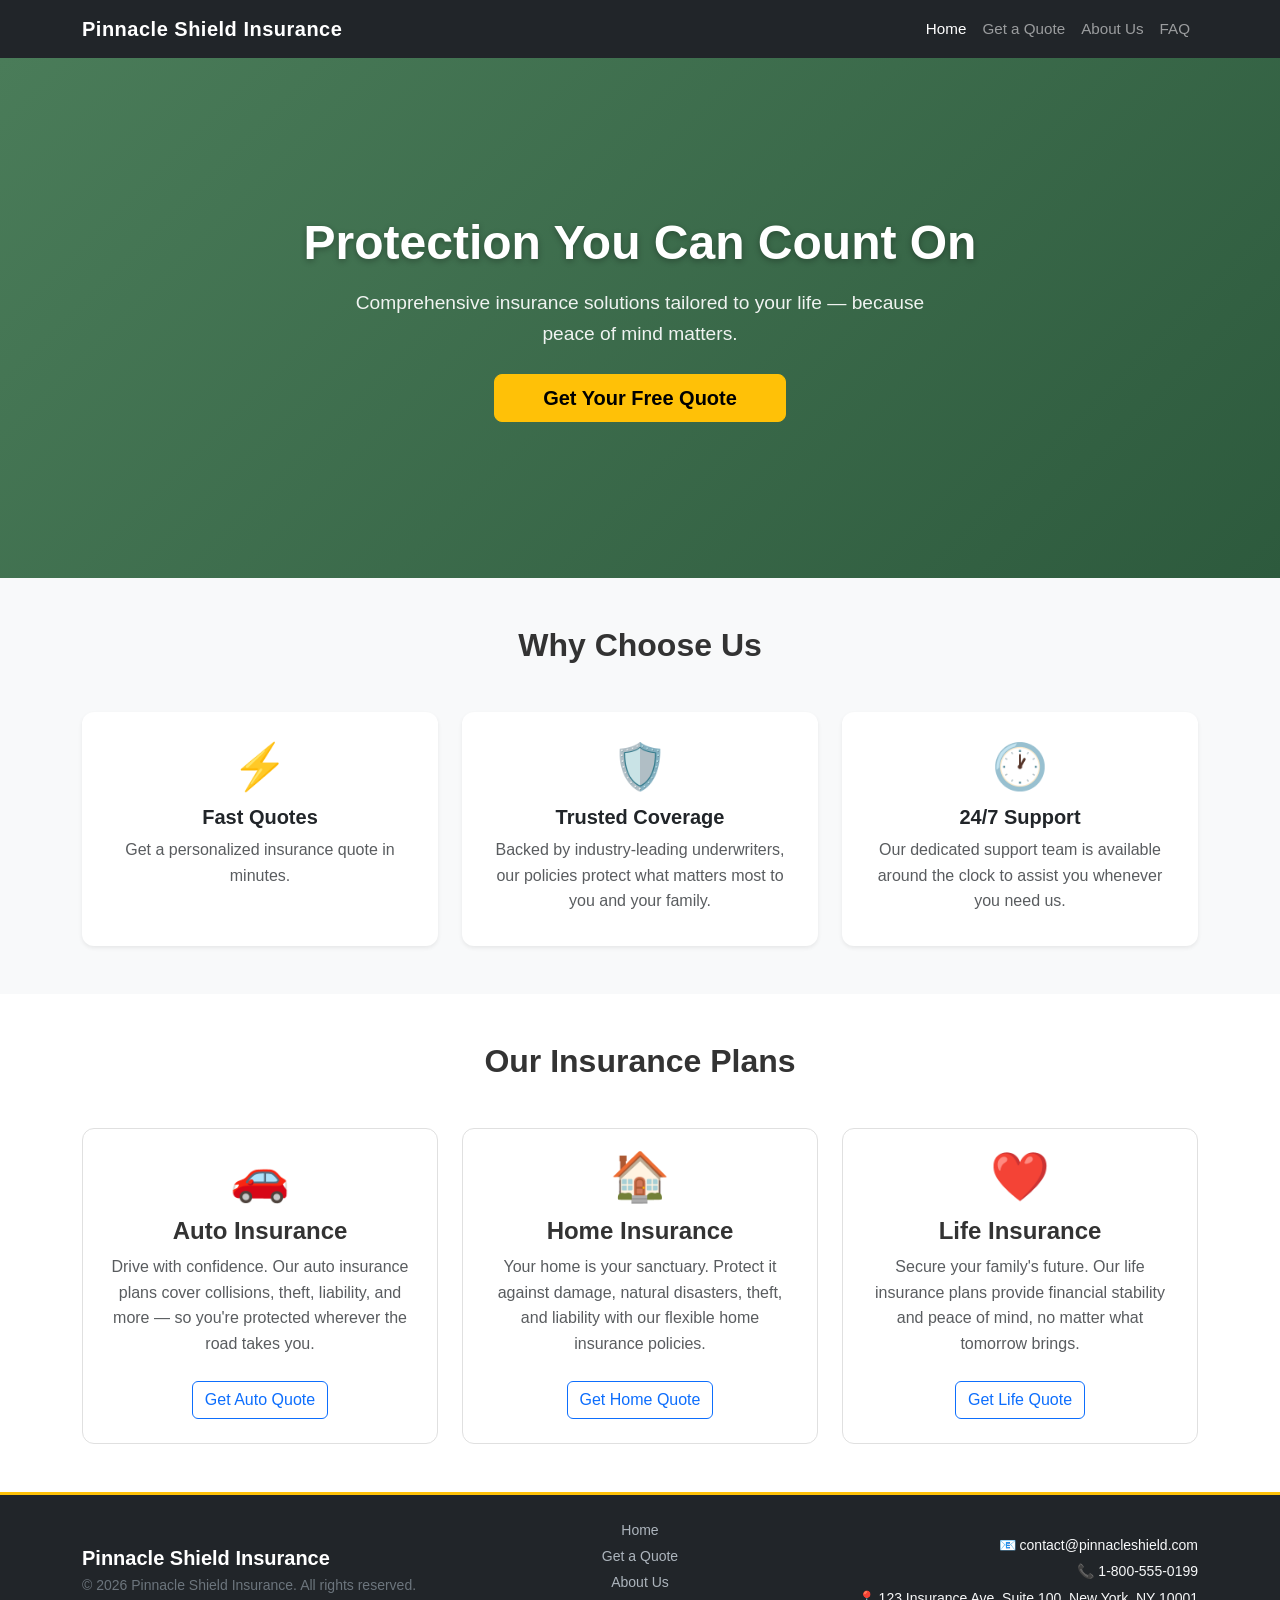
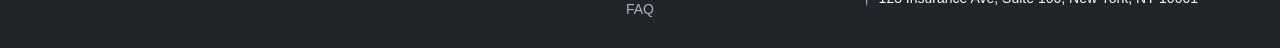
==== index.html @ 0979eb2c "added files to repo." ====
<!DOCTYPE html>
<html lang="en">
<head>
    <meta charset="UTF-8">
    <meta name="viewport" content="width=device-width, initial-scale=1.0">
    <title>Pinnacle Shield Insurance</title>
    <link href="https://cdn.jsdelivr.net/npm/bootstrap@5.3.2/dist/css/bootstrap.min.css"
          rel="stylesheet"
          integrity="sha384-T3c6CoIi6uLrA9TneNEoa7RxnatzjcDSCmG1MXxSR1GAsXEV/Dwwykc2MPK8M2HN"
          crossorigin="anonymous">
    <link rel="stylesheet" href="css/styles.css">
</head>

<body>

    <!-- Navigation Bar -->
    <header>
        <nav class="navbar navbar-expand-lg navbar-dark bg-dark">
            <div class="container">
                <a class="navbar-brand fw-bold" href="index.html">Pinnacle Shield Insurance</a>
                <button class="navbar-toggler" type="button" data-bs-toggle="collapse"
                        data-bs-target="#mainNav" aria-controls="mainNav"
                        aria-expanded="false" aria-label="Toggle navigation">
                    <span class="navbar-toggler-icon"></span>
                </button>
                <div class="collapse navbar-collapse" id="mainNav">
                    <ul class="navbar-nav ms-auto mb-2 mb-lg-0">
                        <li class="nav-item">
                            <a class="nav-link active" aria-current="page" href="index.html">Home</a>
                        </li>
                        <li class="nav-item">
                            <a class="nav-link" href="quote.html">Get a Quote</a>
                        </li>
                        <li class="nav-item">
                            <a class="nav-link" href="about.html">About Us</a>
                        </li>
                        <li class="nav-item">
                            <a class="nav-link" href="faq.html">FAQ</a>
                        </li>
                    </ul>
                </div>
            </div>
        </nav>
    </header>

    <main>

        <!-- Hero Section -->
        <section class="hero-section text-white text-center d-flex align-items-center">
            <div class="container">
                <h1 class="display-4 fw-bold mb-3">Protection You Can Count On</h1>
                <p class="lead mb-4">Comprehensive insurance solutions tailored to your life — because peace of mind matters.</p>
                <a href="#insurance-plans" class="btn btn-warning btn-lg fw-semibold px-5">Get Your Free Quote</a>
            </div>
        </section>

        <!-- Why Choose Us Section -->
        <section class="py-5 bg-light">
            <div class="container">
                <h2 class="text-center fw-bold mb-5">Why Choose Us</h2>
                <div class="row g-4">
                    <div class="col-md-4">
                        <div class="card h-100 shadow-sm border-0 text-center p-3">
                            <div class="card-body">
                                <div class="benefit-icon mb-3">⚡</div>
                                <h5 class="card-title fw-bold">Fast Quotes</h5>
                                <p class="card-text text-muted">Get a personalized insurance quote in minutes.</p>
                            </div>
                        </div>
                    </div>
                    <div class="col-md-4">
                        <div class="card h-100 shadow-sm border-0 text-center p-3">
                            <div class="card-body">
                                <div class="benefit-icon mb-3">🛡️</div>
                                <h5 class="card-title fw-bold">Trusted Coverage</h5>
                                <p class="card-text text-muted">Backed by industry-leading underwriters, our policies protect what matters most to you and your family.</p>
                            </div>
                        </div>
                    </div>
                    <div class="col-md-4">
                        <div class="card h-100 shadow-sm border-0 text-center p-3">
                            <div class="card-body">
                                <div class="benefit-icon mb-3">🕐</div>
                                <h5 class="card-title fw-bold">24/7 Support</h5>
                                <p class="card-text text-muted">Our dedicated support team is available around the clock to assist you whenever you need us.</p>
                            </div>
                        </div>
                    </div>
                </div>
            </div>
        </section>

        <!-- Insurance Types Section -->
        <section id="insurance-plans" class="py-5">
            <div class="container">
                <h2 class="text-center fw-bold mb-5">Our Insurance Plans</h2>
                <div class="row g-4">
                    <div class="col-md-4">
                        <div class="insurance-card text-center p-4 h-100">
                            <div class="insurance-icon mb-3">🚗</div>
                            <h4 class="fw-bold">Auto Insurance</h4>
                            <p class="text-muted">Drive with confidence. Our auto insurance plans cover collisions, theft, liability, and more — so you're protected wherever the road takes you.</p>
                            <a href="quote.html" class="btn btn-outline-primary mt-2">Get Auto Quote</a>
                        </div>
                    </div>
                    <div class="col-md-4">
                        <div class="insurance-card text-center p-4 h-100">
                            <div class="insurance-icon mb-3">🏠</div>
                            <h4 class="fw-bold">Home Insurance</h4>
                            <p class="text-muted">Your home is your sanctuary. Protect it against damage, natural disasters, theft, and liability with our flexible home insurance policies.</p>
                            <a href="quote.html" class="btn btn-outline-primary mt-2">Get Home Quote</a>
                        </div>
                    </div>
                    <div class="col-md-4">
                        <div class="insurance-card text-center p-4 h-100">
                            <div class="insurance-icon mb-3">❤️</div>
                            <h4 class="fw-bold">Life Insurance</h4>
                            <p class="text-muted">Secure your family's future. Our life insurance plans provide financial stability and peace of mind, no matter what tomorrow brings.</p>
                            <a href="quote.html" class="btn btn-outline-primary mt-2">Get Life Quote</a>
                        </div>
                    </div>
                </div>
            </div>
        </section>

    </main>

    <!-- Footer -->
    <footer class="bg-dark text-light py-4">
        <div class="container">
            <div class="row gy-3 align-items-center">
                <div class="col-md-4">
                    <h5 class="fw-bold mb-1">Pinnacle Shield Insurance</h5>
                    <p class="mb-0 text-secondary small">&copy; 2026 Pinnacle Shield Insurance. All rights reserved.</p>
                </div>
                <div class="col-md-4 text-md-center">
                    <ul class="list-unstyled mb-0 small">
                        <li><a href="index.html" class="footer-link">Home</a></li>
                        <li><a href="quote.html" class="footer-link">Get a Quote</a></li>
                        <li><a href="about.html" class="footer-link">About Us</a></li>
                        <li><a href="faq.html" class="footer-link">FAQ</a></li>
                    </ul>
                </div>
                <div class="col-md-4 text-md-end small">
                    <p class="mb-1">📧 contact@pinnacleshield.com</p>
                    <p class="mb-1">📞 1-800-555-0199</p>
                    <p class="mb-0">📍 123 Insurance Ave, Suite 100, New York, NY 10001</p>
                </div>
            </div>
        </div>
    </footer>

    <script src="https://cdn.jsdelivr.net/npm/bootstrap@5.3.2/dist/js/bootstrap.bundle.min.js"
            integrity="sha384-C6RzsynM9kWDrMNeT87bh95OGNyZPhcTNXj1NW7RuBCsyN/o0jlpcV8Qyq46cDfL"
            crossorigin="anonymous"></script>
    <script src="js/main.js"></script>
</body>
</html>
---- css/styles.css ----
/* =========================================
   Pinnacle Shield Insurance – Custom Styles
   ========================================= */

/* ----- CSS Reset ----- */
*, *::before, *::after {
    box-sizing: border-box;
    margin: 0;
    padding: 0;
}

/* Native smooth scrolling fallback */
html {
    scroll-behavior: smooth;
}

/* ----- Global ----- */
body {
    font-family: 'Segoe UI', Tahoma, Geneva, Verdana, sans-serif;
    color: #333;
    line-height: 1.6;
}

/* ----- Navbar ----- */
.navbar-brand {
    font-size: 1.25rem;
    letter-spacing: 0.5px;
}

.navbar .nav-link {
    font-size: 0.95rem;
    transition: color 0.2s ease;
}

.navbar .nav-link:hover {
    color: #ffc107 !important;
}

/* ----- Hero Section ----- */
.hero-section {
    background: linear-gradient(135deg, #4a7c59 0%, #2d5a3d 100%);
    min-height: 520px;
    padding: 100px 20px;
    text-align: center;
    display: flex;
    align-items: center;
    justify-content: center;
}

.hero-section h1 {
    font-size: 3rem;
    font-weight: 700;
    text-shadow: 0 2px 6px rgba(0, 0, 0, 0.3);
    margin-bottom: 1rem;
}

.hero-section .lead {
    font-size: 1.2rem;
    max-width: 620px;
    margin-left: auto;
    margin-right: auto;
    margin-bottom: 2rem;
    opacity: 0.92;
}

/* ----- Why Choose Us Cards ----- */
.card {
    border-radius: 12px;
    transition: transform 0.25s ease, box-shadow 0.25s ease;
}

.card:hover {
    transform: translateY(-6px);
    box-shadow: 0 12px 28px rgba(0, 0, 0, 0.15) !important;
}

.benefit-icon {
    font-size: 2.8rem;
    line-height: 1;
}

/* ----- Insurance Types Section ----- */
.insurance-card {
    border: 1px solid #e0e0e0;
    border-radius: 12px;
    background: #fff;
    transition: transform 0.25s ease, box-shadow 0.25s ease;
}

.insurance-card:hover {
    transform: translateY(-6px);
    box-shadow: 0 10px 24px rgba(45, 90, 61, 0.18);
}

.insurance-icon {
    font-size: 3rem;
    line-height: 1;
}

/* ----- Footer ----- */
/* Matches the navbar: dark background, light text, amber accent border */
footer {
    background-color: #212529; /* same dark shade as bg-dark navbar */
    color: #f8f9fa;
    border-top: 3px solid #ffc107;
    padding: 2rem 0;
}

footer h5 {
    color: #fff;
    font-weight: 700;
}

.footer-link {
    color: #adb5bd;
    text-decoration: none;
    transition: color 0.2s ease;
    display: inline-block;
    margin-bottom: 4px;
}

.footer-link:hover {
    color: #ffc107;
}

/* =========================================
   Media Query — screens narrower than 768px
   ========================================= */
@media (max-width: 767.98px) {

    /* Reduce hero padding and font sizes on small screens */
    .hero-section {
        min-height: auto;
        padding: 60px 16px;
    }

    .hero-section h1 {
        font-size: 2rem;
    }

    .hero-section .lead {
        font-size: 1rem;
    }

    /* Stack footer columns and center all text */
    footer .row > div {
        text-align: center !important;
    }

    /* Add breathing room between insurance/benefit cards */
    .insurance-card,
    .card {
        margin-bottom: 1.25rem;
    }

    /* Slightly smaller section headings */
    section h2 {
        font-size: 1.6rem;
    }
}
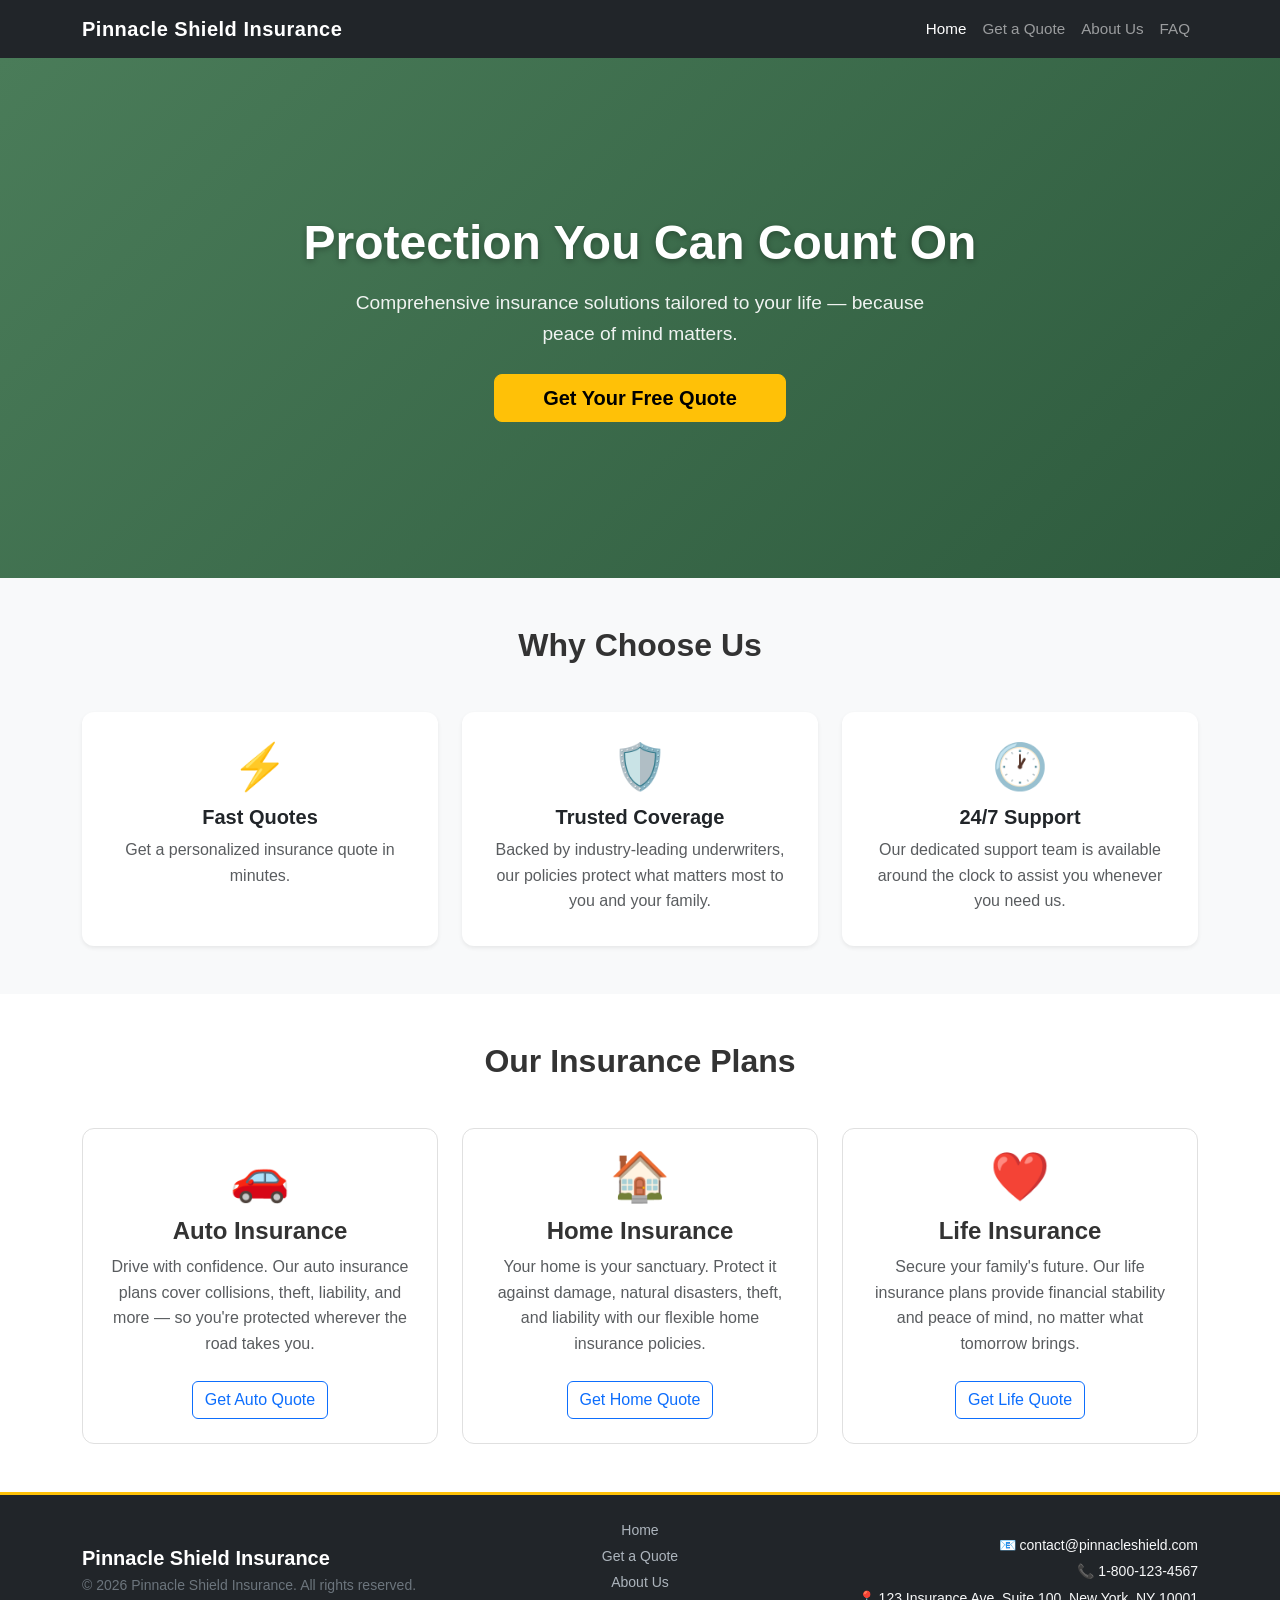
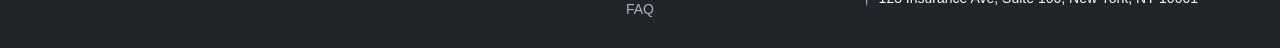
==== commit 8f49427d: "Implementing index.html home page info." ====
--- a/index.html
+++ b/index.html
@@ -143,7 +143,7 @@
                 </div>
                 <div class="col-md-4 text-md-end small">
                     <p class="mb-1">📧 contact@pinnacleshield.com</p>
-                    <p class="mb-1">📞 1-800-555-0199</p>
+                    <p class="mb-1">📞 1-800-123-4567</p>
                     <p class="mb-0">📍 123 Insurance Ave, Suite 100, New York, NY 10001</p>
                 </div>
             </div>
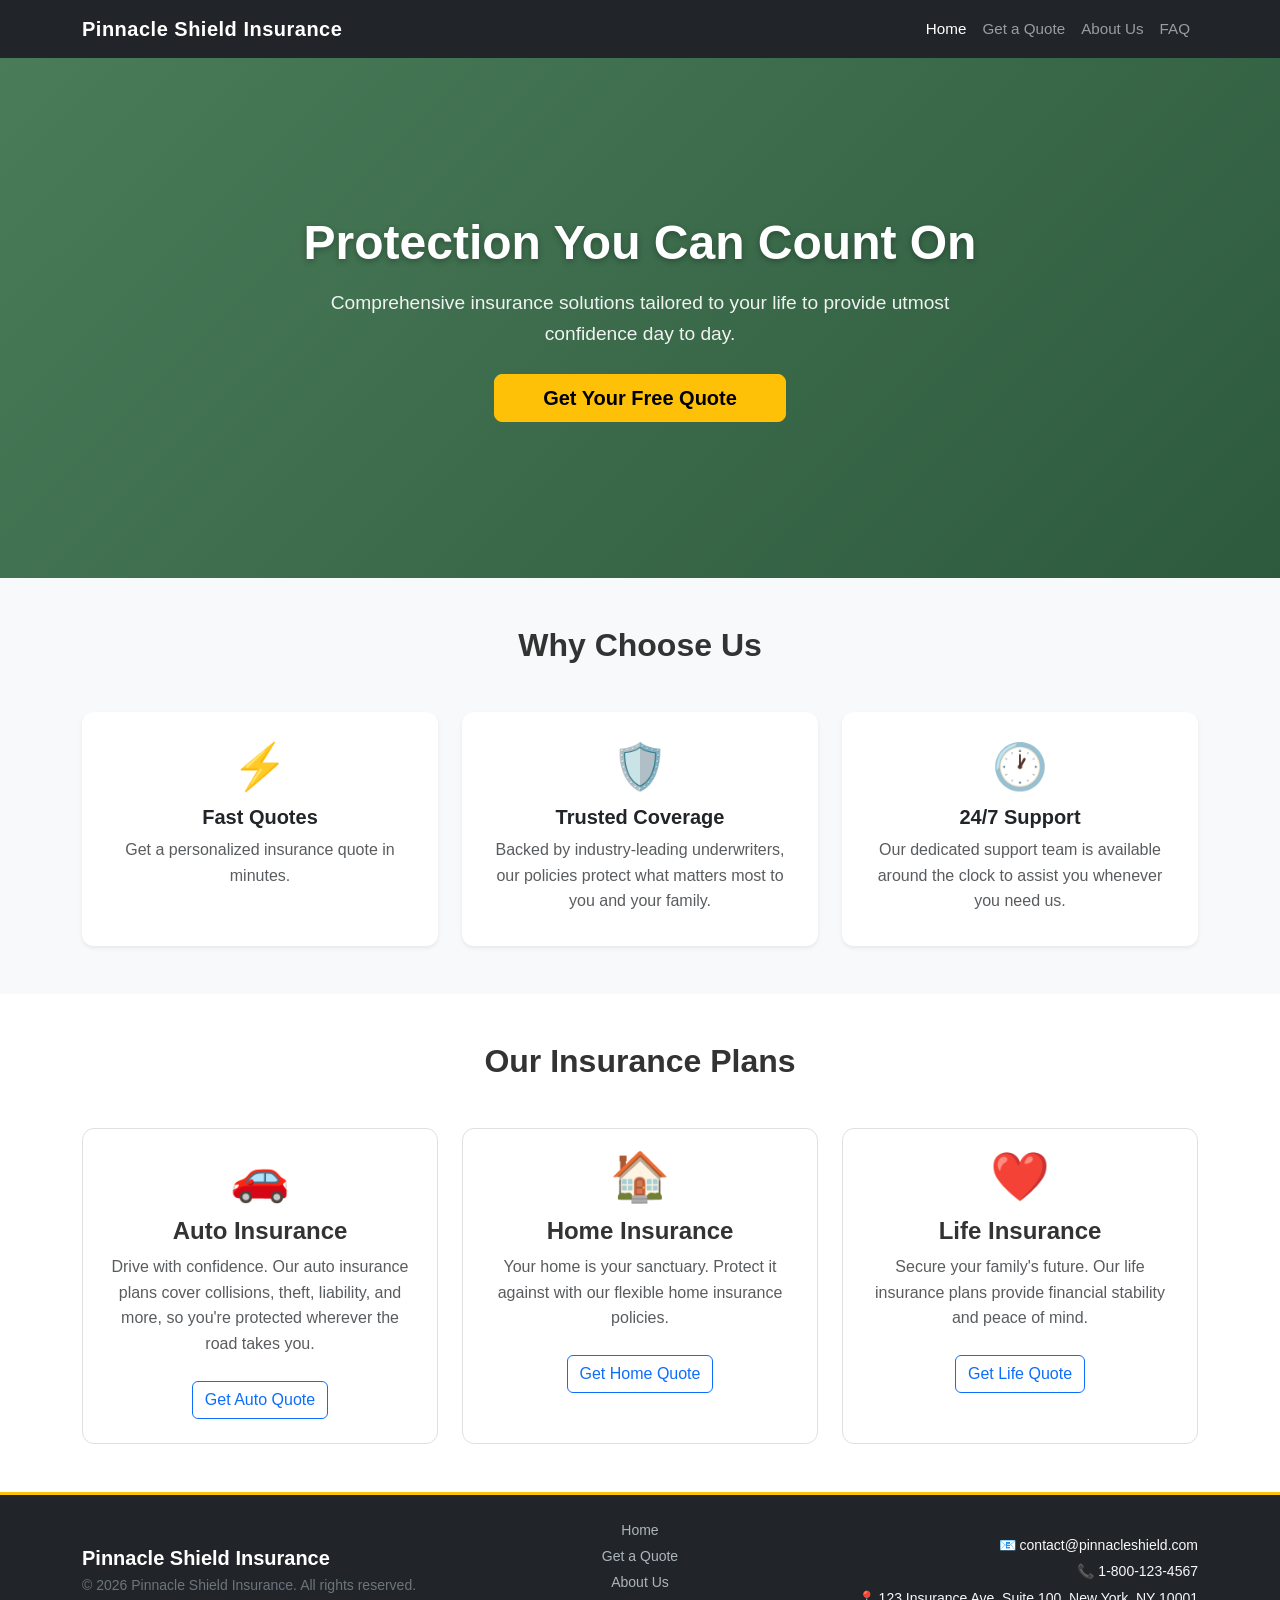
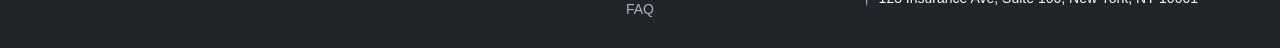
==== commit be3cc1e9: "Added quotes html and javascript functionallity." ====
--- a/index.html
+++ b/index.html
@@ -49,7 +49,7 @@
         <section class="hero-section text-white text-center d-flex align-items-center">
             <div class="container">
                 <h1 class="display-4 fw-bold mb-3">Protection You Can Count On</h1>
-                <p class="lead mb-4">Comprehensive insurance solutions tailored to your life — because peace of mind matters.</p>
+                <p class="lead mb-4">Comprehensive insurance solutions tailored to your life to provide utmost confidence day to day.</p>
                 <a href="#insurance-plans" class="btn btn-warning btn-lg fw-semibold px-5">Get Your Free Quote</a>
             </div>
         </section>
@@ -99,7 +99,7 @@
                         <div class="insurance-card text-center p-4 h-100">
                             <div class="insurance-icon mb-3">🚗</div>
                             <h4 class="fw-bold">Auto Insurance</h4>
-                            <p class="text-muted">Drive with confidence. Our auto insurance plans cover collisions, theft, liability, and more — so you're protected wherever the road takes you.</p>
+                            <p class="text-muted">Drive with confidence. Our auto insurance plans cover collisions, theft, liability, and more, so you're protected wherever the road takes you.</p>
                             <a href="quote.html" class="btn btn-outline-primary mt-2">Get Auto Quote</a>
                         </div>
                     </div>
@@ -107,7 +107,7 @@
                         <div class="insurance-card text-center p-4 h-100">
                             <div class="insurance-icon mb-3">🏠</div>
                             <h4 class="fw-bold">Home Insurance</h4>
-                            <p class="text-muted">Your home is your sanctuary. Protect it against damage, natural disasters, theft, and liability with our flexible home insurance policies.</p>
+                            <p class="text-muted">Your home is your sanctuary. Protect it against with our flexible home insurance policies.</p>
                             <a href="quote.html" class="btn btn-outline-primary mt-2">Get Home Quote</a>
                         </div>
                     </div>
@@ -115,7 +115,7 @@
                         <div class="insurance-card text-center p-4 h-100">
                             <div class="insurance-icon mb-3">❤️</div>
                             <h4 class="fw-bold">Life Insurance</h4>
-                            <p class="text-muted">Secure your family's future. Our life insurance plans provide financial stability and peace of mind, no matter what tomorrow brings.</p>
+                            <p class="text-muted">Secure your family's future. Our life insurance plans provide financial stability and peace of mind.</p>
                             <a href="quote.html" class="btn btn-outline-primary mt-2">Get Life Quote</a>
                         </div>
                     </div>
--- a/css/styles.css
+++ b/css/styles.css
@@ -9,7 +9,6 @@
     padding: 0;
 }
 
-/* Native smooth scrolling fallback */
 html {
     scroll-behavior: smooth;
 }
@@ -97,10 +96,105 @@
     line-height: 1;
 }
 
+/* ----- Insurance Type Card Picker (Quote Page) ----- */
+/* The actual radio input is visually hidden by Bootstrap's btn-check class.
+   We style the <label> to look like a card instead. */
+.type-card {
+    display: flex;
+    flex-direction: column;
+    align-items: center;
+    justify-content: center;
+    gap: 8px;
+    padding: 18px 10px;
+    border: 2px solid #dee2e6;
+    border-radius: 12px;
+    background: #fff;
+    cursor: pointer;
+    transition: border-color 0.2s ease, box-shadow 0.2s ease, background 0.2s ease;
+    user-select: none;
+}
+
+.type-card:hover {
+    border-color: #4a7c59;
+    box-shadow: 0 4px 14px rgba(74, 124, 89, 0.15);
+}
+
+/* When the hidden radio is checked, highlight the label card */
+.btn-check:checked + .type-card {
+    border-color: #2d5a3d;
+    background: #f0f7f2;
+    box-shadow: 0 4px 14px rgba(45, 90, 61, 0.2);
+}
+
+.type-card-icon {
+    font-size: 2.4rem;
+    line-height: 1;
+}
+
+.type-card-label {
+    font-weight: 600;
+    font-size: 0.95rem;
+    color: #333;
+}
+
+/* ----- Coverage Level Radio Buttons (Quote Page) ----- */
+.coverage-btn {
+    display: flex;
+    flex-direction: column;
+    align-items: center;
+    justify-content: center;
+    padding: 12px 24px;
+    border: 2px solid #dee2e6;
+    border-radius: 10px;
+    background: #fff;
+    cursor: pointer;
+    transition: border-color 0.2s ease, background 0.2s ease, box-shadow 0.2s ease;
+    min-width: 110px;
+    text-align: center;
+}
+
+.coverage-btn:hover {
+    border-color: #4a7c59;
+    box-shadow: 0 3px 10px rgba(74, 124, 89, 0.15);
+}
+
+.btn-check:checked + .coverage-btn {
+    border-color: #2d5a3d;
+    background: #f0f7f2;
+    box-shadow: 0 3px 10px rgba(45, 90, 61, 0.2);
+}
+
+.coverage-btn-title {
+    font-weight: 700;
+    font-size: 0.95rem;
+    color: #212529;
+}
+
+.coverage-btn-sub {
+    font-size: 0.75rem;
+    color: #6c757d;
+    margin-top: 2px;
+}
+
+/* ----- Quote Page Banner ----- */
+.quote-banner {
+    background: linear-gradient(135deg, #4a7c59 0%, #2d5a3d 100%);
+    padding: 60px 20px;
+}
+
+/* ----- Quote Results Stats ----- */
+.result-stat {
+    border: 1px solid #dee2e6;
+    transition: box-shadow 0.2s ease;
+}
+
+.result-stat:hover {
+    box-shadow: 0 4px 12px rgba(0, 0, 0, 0.08);
+}
+
 /* ----- Footer ----- */
-/* Matches the navbar: dark background, light text, amber accent border */
 footer {
-    background-color: #212529; /* same dark shade as bg-dark navbar */
+    background-color: #212529;
     color: #f8f9fa;
     border-top: 3px solid #ffc107;
     padding: 2rem 0;
@@ -128,7 +222,6 @@
    ========================================= */
 @media (max-width: 767.98px) {
 
-    /* Reduce hero padding and font sizes on small screens */
     .hero-section {
         min-height: auto;
         padding: 60px 16px;
@@ -142,18 +235,15 @@
         font-size: 1rem;
     }
 
-    /* Stack footer columns and center all text */
     footer .row > div {
         text-align: center !important;
     }
 
-    /* Add breathing room between insurance/benefit cards */
     .insurance-card,
     .card {
         margin-bottom: 1.25rem;
     }
 
-    /* Slightly smaller section headings */
     section h2 {
         font-size: 1.6rem;
     }
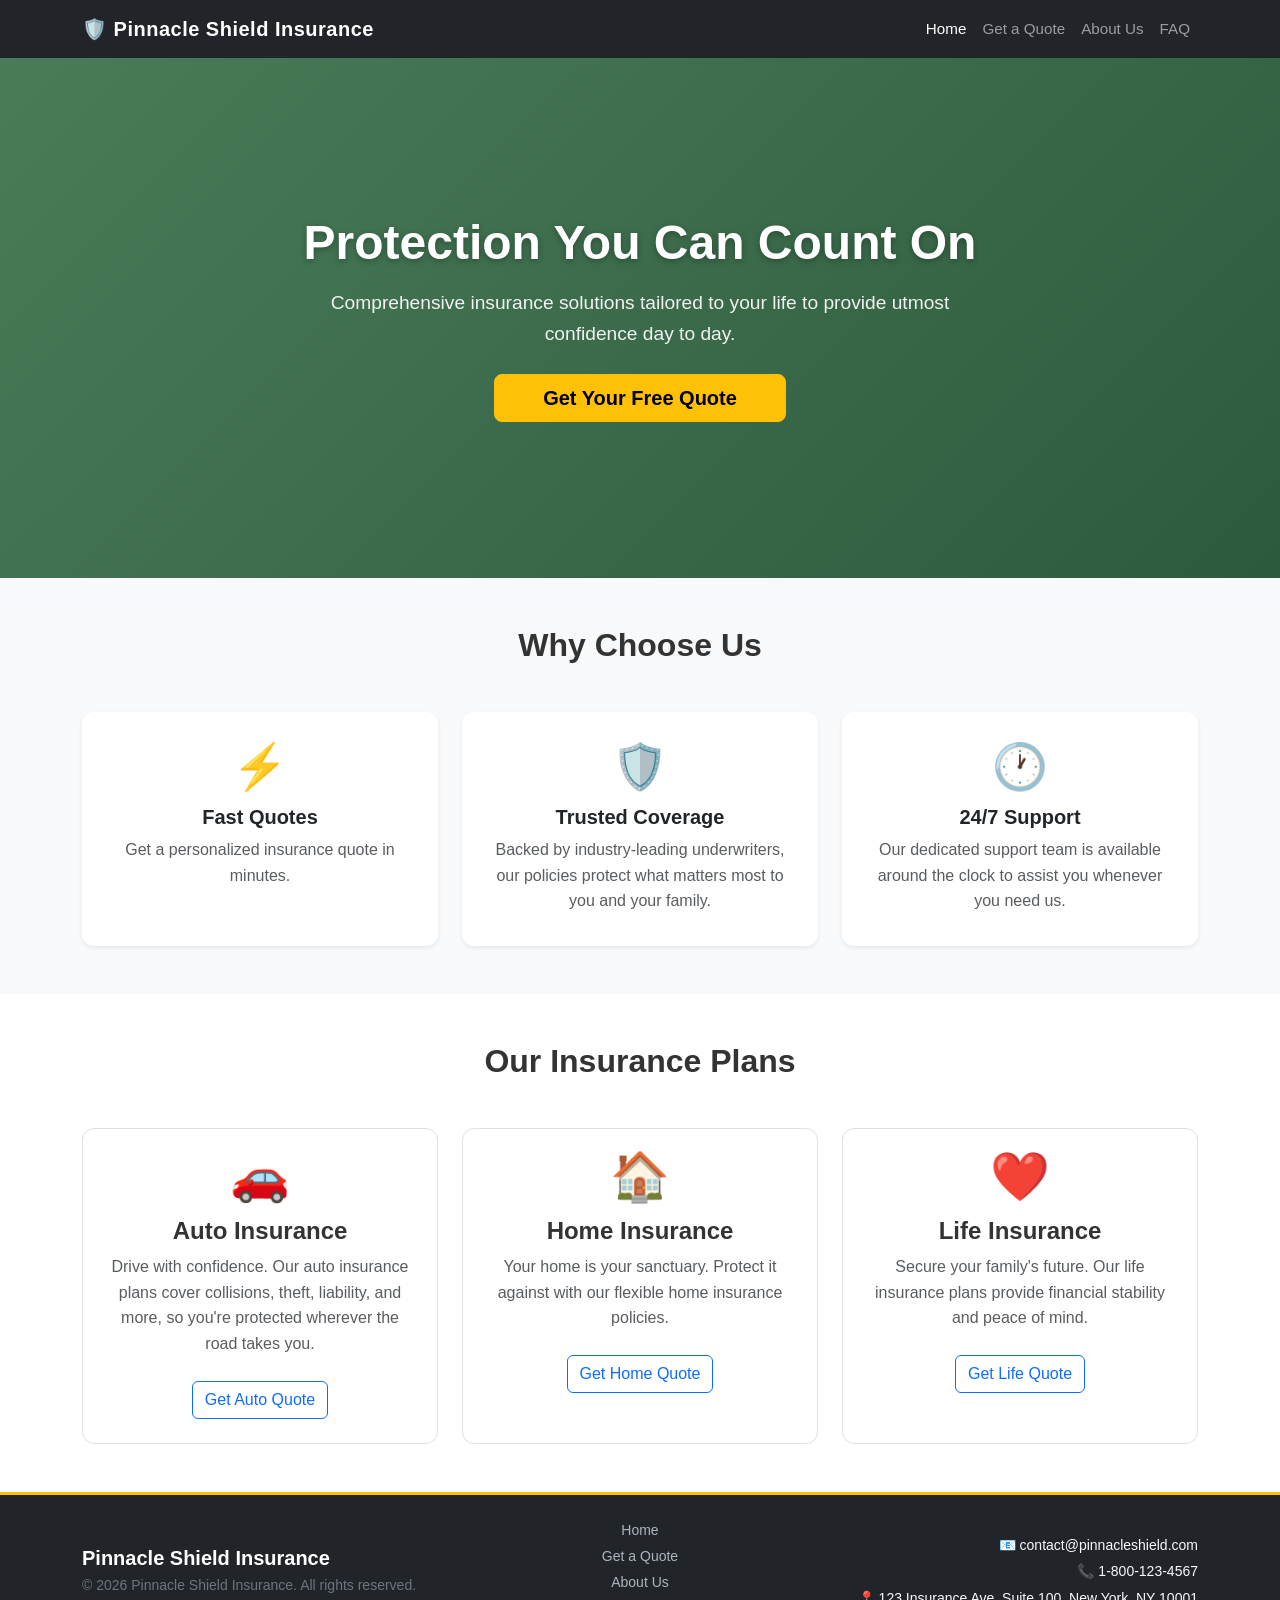
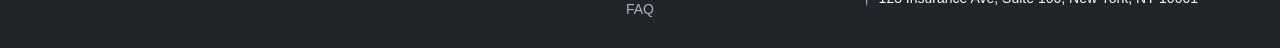
==== commit c7759752: "Various cleanup fixes, gramatical fixes, and added a progress bar and quote saving ability to the co" ====
--- a/index.html
+++ b/index.html
@@ -17,7 +17,7 @@
     <header>
         <nav class="navbar navbar-expand-lg navbar-dark bg-dark">
             <div class="container">
-                <a class="navbar-brand fw-bold" href="index.html">Pinnacle Shield Insurance</a>
+                <a class="navbar-brand fw-bold" href="index.html">🛡️ Pinnacle Shield Insurance</a>
                 <button class="navbar-toggler" type="button" data-bs-toggle="collapse"
                         data-bs-target="#mainNav" aria-controls="mainNav"
                         aria-expanded="false" aria-label="Toggle navigation">
--- a/css/styles.css
+++ b/css/styles.css
@@ -1,6 +1,4 @@
-/* =========================================
-   Pinnacle Shield Insurance – Custom Styles
-   ========================================= */
+/* Pinnacle Shield Insurance – Custom Styles */
 
 /* ----- CSS Reset ----- */
 *, *::before, *::after {
@@ -97,8 +95,6 @@
 }
 
 /* ----- Insurance Type Card Picker (Quote Page) ----- */
-/* The actual radio input is visually hidden by Bootstrap's btn-check class.
-   We style the <label> to look like a card instead. */
 .type-card {
     display: flex;
     flex-direction: column;
@@ -176,6 +172,43 @@
     margin-top: 2px;
 }
 
+/* ----- About Page — Values Grid ----- */
+.values-grid {
+    display: flex;
+    flex-wrap: wrap;
+    justify-content: center;
+    gap: 2rem;
+}
+
+.value-item {
+    flex: 1 1 200px;
+    max-width: 240px;
+    text-align: center;
+    background: #fff;
+    border: 1px solid #e0e0e0;
+    border-radius: 12px;
+    padding: 2rem 1.5rem;
+    transition: transform 0.25s ease, box-shadow 0.25s ease;
+}
+
+.value-item:hover {
+    transform: translateY(-5px);
+    box-shadow: 0 10px 24px rgba(45, 90, 61, 0.14);
+}
+
+.value-icon {
+    font-size: 2.8rem;
+    line-height: 1;
+}
+
+/* ----- About Page — Team Photos ----- */
+.team-photo {
+    width: 120px;
+    height: 120px;
+    object-fit: cover;
+    border: 3px solid #e0e0e0;
+}
+
 /* ----- Quote Page Banner ----- */
 .quote-banner {
     background: linear-gradient(135deg, #4a7c59 0%, #2d5a3d 100%);
@@ -190,6 +223,36 @@
 
 .result-stat:hover {
     box-shadow: 0 4px 12px rgba(0, 0, 0, 0.08);
+}
+
+/* ----- FAQ Accordion ----- */
+.faq-accordion .accordion-button:not(.collapsed) {
+    background-color: #f0f7f2;
+    color: #2d5a3d;
+    box-shadow: none;
+}
+
+.faq-accordion .accordion-button:not(.collapsed)::after {
+    filter: invert(28%) sepia(30%) saturate(700%) hue-rotate(100deg);
+}
+
+.faq-accordion .accordion-button:focus {
+    box-shadow: 0 0 0 0.2rem rgba(74, 124, 89, 0.25);
+}
+
+.faq-accordion .accordion-item {
+    border-left: none;
+    border-right: none;
+    transition: opacity 0.15s ease;
+}
+
+.faq-accordion .accordion-body a {
+    color: #2d5a3d;
+    text-decoration: underline;
+}
+
+.faq-accordion .accordion-body a:hover {
+    color: #4a7c59;
 }
 
 /* ----- Footer ----- */
@@ -247,4 +310,87 @@
     section h2 {
         font-size: 1.6rem;
     }
-}
+
+    .step-bubble {
+        width: 32px;
+        height: 32px;
+        font-size: 0.85rem;
+    }
+
+    .step-text {
+        font-size: 0.7rem;
+    }
+}
+
+/* ----- Form Progress Indicator ----- */
+.form-steps {
+    display: flex;
+    align-items: center;
+    justify-content: center;
+}
+
+.form-step {
+    display: flex;
+    flex-direction: column;
+    align-items: center;
+    gap: 0.4rem;
+}
+
+.step-bubble {
+    width: 40px;
+    height: 40px;
+    border-radius: 50%;
+    background: #dee2e6;
+    color: #6c757d;
+    display: flex;
+    align-items: center;
+    justify-content: center;
+    font-weight: 700;
+    font-size: 1rem;
+    transition: background 0.35s ease, color 0.35s ease, transform 0.2s ease;
+}
+
+.form-step.active .step-bubble {
+    background: #2d5a3d;
+    color: #fff;
+    transform: scale(1.15);
+    box-shadow: 0 0 0 4px rgba(45, 90, 61, 0.18);
+}
+
+.form-step.completed .step-bubble {
+    background: #4a7c59;
+    color: #fff;
+    transform: scale(1.0);
+}
+
+.step-text {
+    font-size: 0.78rem;
+    color: #6c757d;
+    font-weight: 500;
+    white-space: nowrap;
+    transition: color 0.35s ease, font-weight 0.2s ease;
+}
+
+.form-step.active .step-text {
+    color: #2d5a3d;
+    font-weight: 700;
+}
+
+.form-step.completed .step-text {
+    color: #4a7c59;
+    font-weight: 600;
+}
+
+.step-connector {
+    flex: 1;
+    height: 3px;
+    background: #dee2e6;
+    margin: 0 0.5rem;
+    margin-bottom: 1.5rem; /* vertically aligns with centre of bubble */
+    border-radius: 2px;
+    transition: background 0.35s ease;
+}
+
+.step-connector.filled {
+    background: #4a7c59;
+}
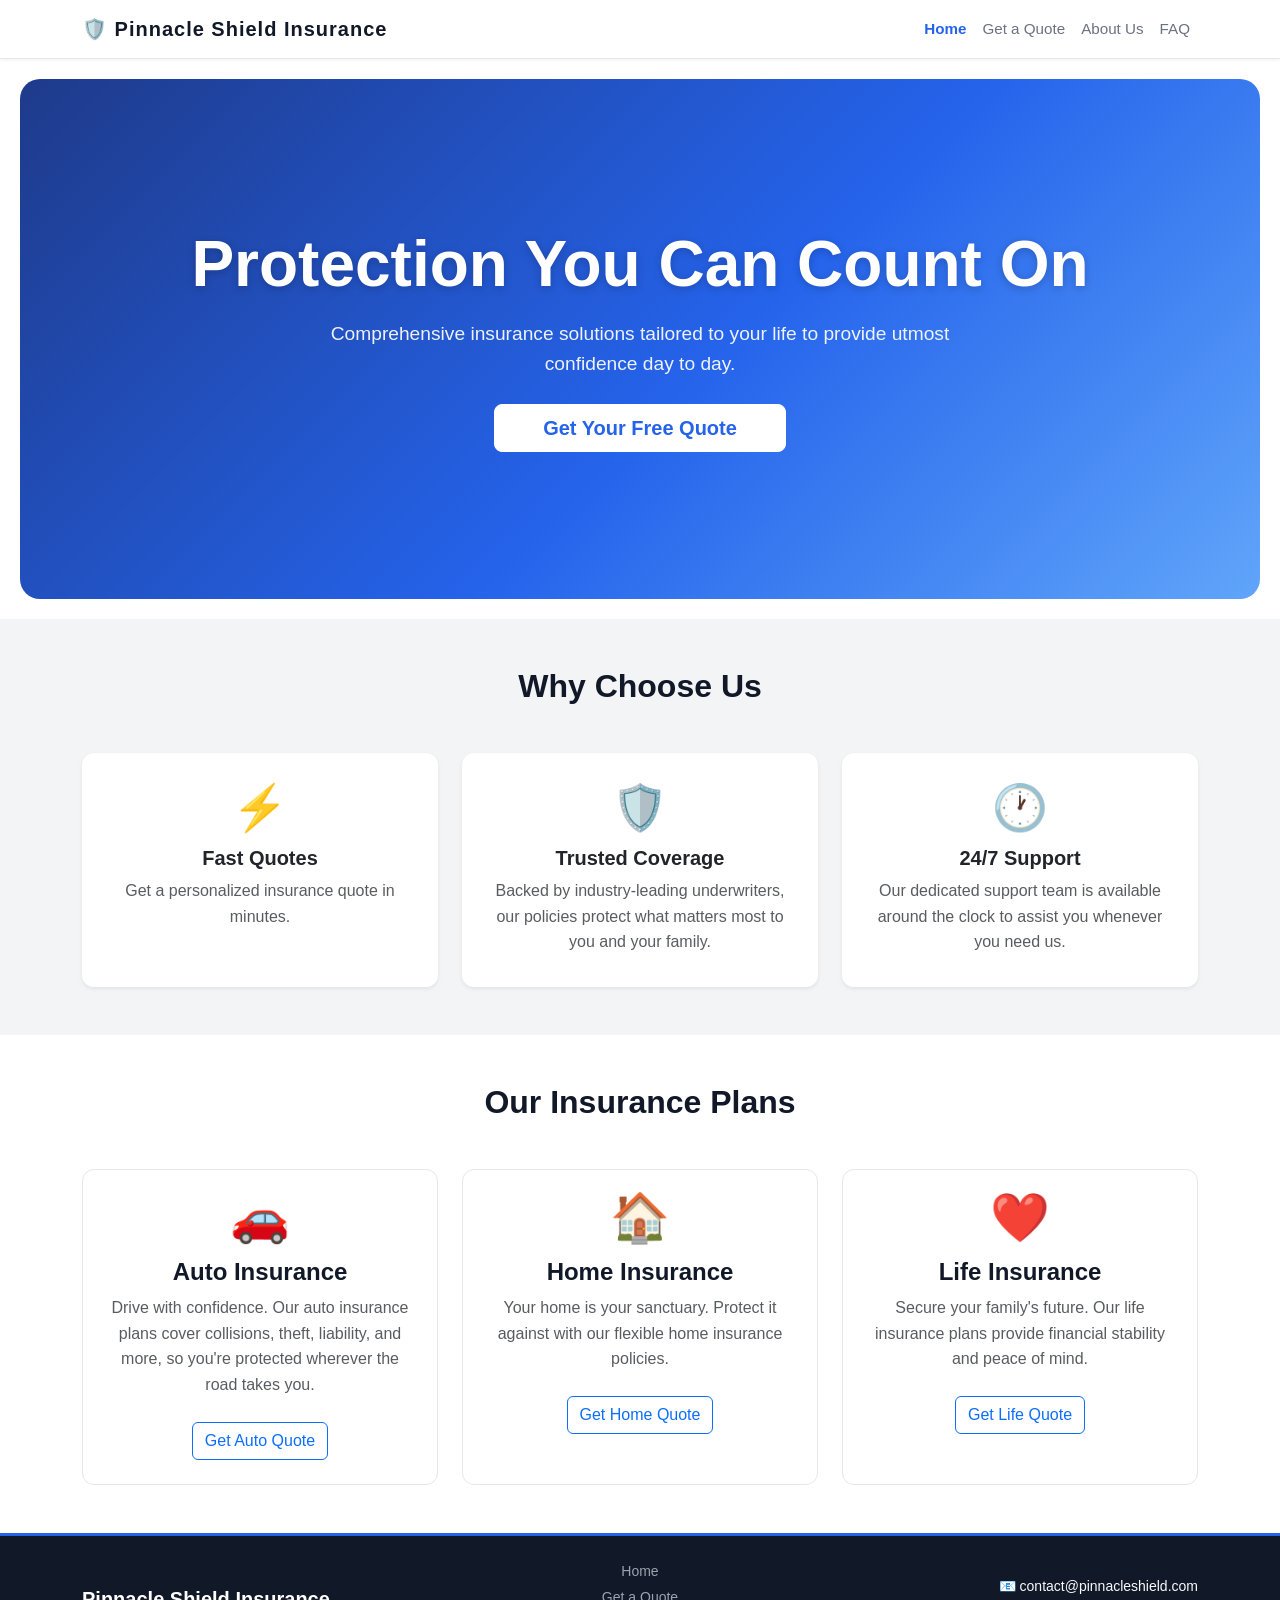
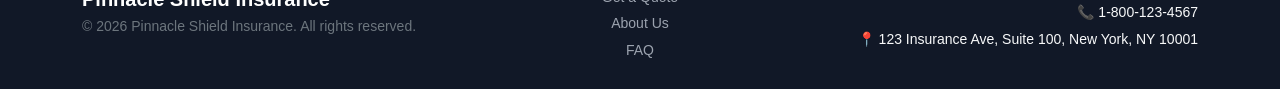
==== commit 58c23a05: "Cleaned up grammar, deprecated symbols, and reformatted some html components.  Also added global col" ====
--- a/index.html
+++ b/index.html
@@ -15,7 +15,7 @@
 
     <!-- Navigation Bar -->
     <header>
-        <nav class="navbar navbar-expand-lg navbar-dark bg-dark">
+        <nav class="navbar navbar-expand-lg navbar-light bg-white">
             <div class="container">
                 <a class="navbar-brand fw-bold" href="index.html">🛡️ Pinnacle Shield Insurance</a>
                 <button class="navbar-toggler" type="button" data-bs-toggle="collapse"
--- a/css/styles.css
+++ b/css/styles.css
@@ -1,4 +1,17 @@
 /* Pinnacle Shield Insurance – Custom Styles */
+
+/* ----- Global Colour Palette ----- */
+:root {
+    --color-primary:      #2563EB;   /* corporate blue */
+    --color-accent:       #2563EB;   /* same blue — CTAs, highlights */
+    --color-accent-dark:  #1D4ED8;   /* deeper blue — hover/active */
+    --color-bg:           #FFFFFF;   /* pure white */
+    --color-bg-alt:       #F3F4F6;   /* light grey — section backgrounds */
+    --color-selected:     #EFF6FF;   /* very light blue tint — checked/open states */
+    --color-border:       #E5E7EB;   /* light grey — borders */
+    --color-text:         #111827;   /* near-black */
+    --color-text-muted:   #6B7280;   /* medium grey */
+}
 
 /* ----- CSS Reset ----- */
 *, *::before, *::after {
@@ -14,40 +27,151 @@
 /* ----- Global ----- */
 body {
     font-family: 'Segoe UI', Tahoma, Geneva, Verdana, sans-serif;
-    color: #333;
+    color: var(--color-text);
     line-height: 1.6;
-}
-
-/* ----- Navbar ----- */
+    background-color: var(--color-bg);
+}
+
+/* ----- Bootstrap Utility Overrides ----- */
+.bg-dark,
+.navbar.bg-dark {
+    background-color: var(--color-text) !important;
+}
+
+.bg-light {
+    background-color: var(--color-bg-alt) !important;
+}
+
+.bg-success {
+    background-color: var(--color-primary) !important;
+}
+
+/* CTA buttons — white text on blue */
+.btn-warning {
+    background-color: var(--color-accent);
+    border-color: var(--color-accent);
+    color: #fff;
+    font-weight: 600;
+}
+
+.btn-warning:hover,
+.btn-warning:focus {
+    background-color: var(--color-accent-dark);
+    border-color: var(--color-accent-dark);
+    color: #fff;
+}
+
+.btn-warning:disabled {
+    background-color: var(--color-accent);
+    border-color: var(--color-accent);
+    color: #fff;
+    opacity: 0.6;
+}
+
+/* Secondary action buttons */
+.btn-success {
+    background-color: var(--color-text);
+    border-color: var(--color-text);
+    color: #fff;
+    font-weight: 600;
+}
+
+.btn-success:hover,
+.btn-success:focus {
+    background-color: #1f2937;
+    border-color: #1f2937;
+    color: #fff;
+}
+
+.btn-success:disabled {
+    background-color: var(--color-border);
+    border-color: var(--color-border);
+    color: var(--color-text-muted);
+    opacity: 0.75;
+}
+
+.btn-outline-dark {
+    color: var(--color-text);
+    border-color: var(--color-border);
+}
+
+.btn-outline-dark:hover {
+    background-color: var(--color-bg-alt);
+    border-color: var(--color-border);
+    color: var(--color-text);
+}
+
+.btn-outline-secondary {
+    color: var(--color-text-muted);
+    border-color: var(--color-border);
+}
+
+.btn-outline-secondary:hover {
+    background-color: var(--color-bg-alt);
+    border-color: var(--color-border);
+    color: var(--color-text);
+}
+
+/* Premium price text */
+.text-success {
+    color: var(--color-accent) !important;
+}
+
+/* ----- Navbar (light, white background) ----- */
+.navbar {
+    background-color: var(--color-bg) !important;
+    border-bottom: 1px solid var(--color-border);
+    box-shadow: 0 1px 4px rgba(0, 0, 0, 0.06);
+}
+
 .navbar-brand {
     font-size: 1.25rem;
-    letter-spacing: 0.5px;
+    letter-spacing: 1px;
+    color: var(--color-text) !important;
+    font-weight: 700;
 }
 
 .navbar .nav-link {
     font-size: 0.95rem;
+    color: var(--color-text-muted) !important;
     transition: color 0.2s ease;
 }
 
 .navbar .nav-link:hover {
-    color: #ffc107 !important;
+    color: var(--color-accent) !important;
+}
+
+.navbar .nav-link.active {
+    color: var(--color-accent) !important;
+    font-weight: 600;
+}
+
+/* Make the hamburger toggler visible on light navbar */
+.navbar-toggler {
+    border-color: var(--color-border);
+}
+
+.navbar-toggler-icon {
+    background-image: url("data:image/svg+xml,%3csvg xmlns='http://www.w3.org/2000/svg' viewBox='0 0 30 30'%3e%3cpath stroke='rgba%2817,24,39,0.75%29' stroke-linecap='round' stroke-miterlimit='10' stroke-width='2' d='M4 7h22M4 15h22M4 23h22'/%3e%3c/svg%3e");
 }
 
 /* ----- Hero Section ----- */
 .hero-section {
-    background: linear-gradient(135deg, #4a7c59 0%, #2d5a3d 100%);
+    background: linear-gradient(135deg, #1e3a8a 0%, var(--color-accent) 55%, #60a5fa 100%);
     min-height: 520px;
     padding: 100px 20px;
     text-align: center;
     display: flex;
     align-items: center;
     justify-content: center;
+    border-radius: 20px;
+    margin: 1.25rem 1.25rem 1.25rem;
 }
 
 .hero-section h1 {
-    font-size: 3rem;
+    font-size: 4rem;
     font-weight: 700;
-    text-shadow: 0 2px 6px rgba(0, 0, 0, 0.3);
+    text-shadow: 0 2px 8px rgba(0, 0, 0, 0.2);
     margin-bottom: 1rem;
 }
 
@@ -60,6 +184,24 @@
     opacity: 0.92;
 }
 
+/* Hero CTA — white bg button on blue hero */
+.hero-section .btn-warning {
+    background-color: #fff;
+    border-color: #fff;
+    color: var(--color-accent);
+    font-weight: 700;
+}
+
+.hero-section .btn-warning:hover {
+    background-color: var(--color-bg-alt);
+    border-color: var(--color-bg-alt);
+    color: var(--color-accent-dark);
+}
+
+/* ----- Why Choose Us Section ----- */
+#why-choose-us {
+}
+
 /* ----- Why Choose Us Cards ----- */
 .card {
     border-radius: 12px;
@@ -68,7 +210,7 @@
 
 .card:hover {
     transform: translateY(-6px);
-    box-shadow: 0 12px 28px rgba(0, 0, 0, 0.15) !important;
+    box-shadow: 0 12px 28px rgba(37, 99, 235, 0.12) !important;
 }
 
 .benefit-icon {
@@ -78,15 +220,16 @@
 
 /* ----- Insurance Types Section ----- */
 .insurance-card {
-    border: 1px solid #e0e0e0;
+    border: 1px solid var(--color-border);
     border-radius: 12px;
     background: #fff;
-    transition: transform 0.25s ease, box-shadow 0.25s ease;
+    transition: transform 0.25s ease, box-shadow 0.25s ease, border-color 0.25s ease;
 }
 
 .insurance-card:hover {
     transform: translateY(-6px);
-    box-shadow: 0 10px 24px rgba(45, 90, 61, 0.18);
+    box-shadow: 0 10px 24px rgba(37, 99, 235, 0.16);
+    border-color: var(--color-accent);
 }
 
 .insurance-icon {
@@ -102,7 +245,7 @@
     justify-content: center;
     gap: 8px;
     padding: 18px 10px;
-    border: 2px solid #dee2e6;
+    border: 2px solid var(--color-border);
     border-radius: 12px;
     background: #fff;
     cursor: pointer;
@@ -111,15 +254,14 @@
 }
 
 .type-card:hover {
-    border-color: #4a7c59;
-    box-shadow: 0 4px 14px rgba(74, 124, 89, 0.15);
-}
-
-/* When the hidden radio is checked, highlight the label card */
+    border-color: var(--color-accent);
+    box-shadow: 0 4px 14px rgba(37, 99, 235, 0.15);
+}
+
 .btn-check:checked + .type-card {
-    border-color: #2d5a3d;
-    background: #f0f7f2;
-    box-shadow: 0 4px 14px rgba(45, 90, 61, 0.2);
+    border-color: var(--color-accent);
+    background: var(--color-selected);
+    box-shadow: 0 4px 14px rgba(37, 99, 235, 0.18);
 }
 
 .type-card-icon {
@@ -130,7 +272,7 @@
 .type-card-label {
     font-weight: 600;
     font-size: 0.95rem;
-    color: #333;
+    color: var(--color-text);
 }
 
 /* ----- Coverage Level Radio Buttons (Quote Page) ----- */
@@ -140,7 +282,7 @@
     align-items: center;
     justify-content: center;
     padding: 12px 24px;
-    border: 2px solid #dee2e6;
+    border: 2px solid var(--color-border);
     border-radius: 10px;
     background: #fff;
     cursor: pointer;
@@ -150,25 +292,25 @@
 }
 
 .coverage-btn:hover {
-    border-color: #4a7c59;
-    box-shadow: 0 3px 10px rgba(74, 124, 89, 0.15);
+    border-color: var(--color-accent);
+    box-shadow: 0 3px 10px rgba(37, 99, 235, 0.15);
 }
 
 .btn-check:checked + .coverage-btn {
-    border-color: #2d5a3d;
-    background: #f0f7f2;
-    box-shadow: 0 3px 10px rgba(45, 90, 61, 0.2);
+    border-color: var(--color-accent);
+    background: var(--color-selected);
+    box-shadow: 0 3px 10px rgba(37, 99, 235, 0.18);
 }
 
 .coverage-btn-title {
     font-weight: 700;
     font-size: 0.95rem;
-    color: #212529;
+    color: var(--color-text);
 }
 
 .coverage-btn-sub {
     font-size: 0.75rem;
-    color: #6c757d;
+    color: var(--color-text-muted);
     margin-top: 2px;
 }
 
@@ -185,15 +327,16 @@
     max-width: 240px;
     text-align: center;
     background: #fff;
-    border: 1px solid #e0e0e0;
+    border: 1px solid var(--color-border);
     border-radius: 12px;
     padding: 2rem 1.5rem;
-    transition: transform 0.25s ease, box-shadow 0.25s ease;
+    transition: transform 0.25s ease, box-shadow 0.25s ease, border-color 0.25s ease;
 }
 
 .value-item:hover {
     transform: translateY(-5px);
-    box-shadow: 0 10px 24px rgba(45, 90, 61, 0.14);
+    box-shadow: 0 10px 24px rgba(37, 99, 235, 0.14);
+    border-color: var(--color-accent);
 }
 
 .value-icon {
@@ -206,38 +349,43 @@
     width: 120px;
     height: 120px;
     object-fit: cover;
-    border: 3px solid #e0e0e0;
-}
-
-/* ----- Quote Page Banner ----- */
-.quote-banner {
-    background: linear-gradient(135deg, #4a7c59 0%, #2d5a3d 100%);
-    padding: 60px 20px;
+    border: 3px solid var(--color-border);
+}
+
+/* ----- Quote / About / FAQ Page Banner ----- */
+.quote-banner,
+.about-banner,
+.faq-banner {
+    background: linear-gradient(135deg, var(--color-accent) 0%, var(--color-accent-dark) 100%);
+    padding: 80px 20px;
+    border-radius: 20px;
+    margin: 1.25rem 1.25rem 1.25rem;
 }
 
 /* ----- Quote Results Stats ----- */
 .result-stat {
-    border: 1px solid #dee2e6;
+    border: 1px solid var(--color-border);
     transition: box-shadow 0.2s ease;
 }
 
 .result-stat:hover {
-    box-shadow: 0 4px 12px rgba(0, 0, 0, 0.08);
+    box-shadow: 0 4px 12px rgba(37, 99, 235, 0.1);
 }
 
 /* ----- FAQ Accordion ----- */
 .faq-accordion .accordion-button:not(.collapsed) {
-    background-color: #f0f7f2;
-    color: #2d5a3d;
+    background-color: var(--color-selected);
+    color: var(--color-accent);
     box-shadow: none;
+    font-weight: 600;
 }
 
 .faq-accordion .accordion-button:not(.collapsed)::after {
-    filter: invert(28%) sepia(30%) saturate(700%) hue-rotate(100deg);
+    filter: invert(32%) sepia(90%) saturate(1500%) hue-rotate(210deg) brightness(95%);
 }
 
 .faq-accordion .accordion-button:focus {
-    box-shadow: 0 0 0 0.2rem rgba(74, 124, 89, 0.25);
+    box-shadow: 0 0 0 0.2rem rgba(37, 99, 235, 0.25);
 }
 
 .faq-accordion .accordion-item {
@@ -247,19 +395,19 @@
 }
 
 .faq-accordion .accordion-body a {
-    color: #2d5a3d;
+    color: var(--color-accent);
     text-decoration: underline;
 }
 
 .faq-accordion .accordion-body a:hover {
-    color: #4a7c59;
+    color: var(--color-accent-dark);
 }
 
 /* ----- Footer ----- */
 footer {
-    background-color: #212529;
-    color: #f8f9fa;
-    border-top: 3px solid #ffc107;
+    background-color: var(--color-text);
+    color: #f9fafb;
+    border-top: 3px solid var(--color-accent);
     padding: 2rem 0;
 }
 
@@ -269,7 +417,7 @@
 }
 
 .footer-link {
-    color: #adb5bd;
+    color: #9ca3af;
     text-decoration: none;
     transition: color 0.2s ease;
     display: inline-block;
@@ -277,17 +425,31 @@
 }
 
 .footer-link:hover {
-    color: #ffc107;
+    color: var(--color-accent);
+}
+
+/* Saved quotes section */
+#savedQuotesSection {
+    padding-top: 2rem;
+}
+
+/* Saved quotes card header accent */
+#savedQuotesContainer .card-header {
+    background: var(--color-selected) !important;
+    border-left: 4px solid var(--color-accent) !important;
+    color: var(--color-text) !important;
 }
 
 /* =========================================
    Media Query — screens narrower than 768px
    ========================================= */
-@media (max-width: 767.98px) {
+@media (max-width: 768px) {
 
     .hero-section {
         min-height: auto;
         padding: 60px 16px;
+        border-radius: 14px;
+        margin: 0.75rem 0.75rem 0;
     }
 
     .hero-section h1 {
@@ -340,8 +502,8 @@
     width: 40px;
     height: 40px;
     border-radius: 50%;
-    background: #dee2e6;
-    color: #6c757d;
+    background: var(--color-border);
+    color: var(--color-text-muted);
     display: flex;
     align-items: center;
     justify-content: center;
@@ -351,46 +513,110 @@
 }
 
 .form-step.active .step-bubble {
-    background: #2d5a3d;
+    background: var(--color-accent);
     color: #fff;
     transform: scale(1.15);
-    box-shadow: 0 0 0 4px rgba(45, 90, 61, 0.18);
+    box-shadow: 0 0 0 4px rgba(37, 99, 235, 0.2);
 }
 
 .form-step.completed .step-bubble {
-    background: #4a7c59;
+    background: var(--color-accent-dark);
     color: #fff;
     transform: scale(1.0);
 }
 
 .step-text {
     font-size: 0.78rem;
-    color: #6c757d;
+    color: var(--color-text-muted);
     font-weight: 500;
     white-space: nowrap;
     transition: color 0.35s ease, font-weight 0.2s ease;
 }
 
 .form-step.active .step-text {
-    color: #2d5a3d;
+    color: var(--color-accent);
     font-weight: 700;
 }
 
 .form-step.completed .step-text {
-    color: #4a7c59;
+    color: var(--color-accent-dark);
     font-weight: 600;
 }
 
 .step-connector {
     flex: 1;
     height: 3px;
-    background: #dee2e6;
-    margin: 0 0.5rem;
-    margin-bottom: 1.5rem; /* vertically aligns with centre of bubble */
+    background: var(--color-border);
+    margin: 0 0.5rem 1.5rem;
     border-radius: 2px;
     transition: background 0.35s ease;
 }
 
 .step-connector.filled {
-    background: #4a7c59;
-}
+    background: var(--color-accent);
+}
+
+/* ----- Print Styles ----- */
+.print-only {
+    display: none;
+}
+
+@media print {
+    .print-only { display: block !important; }
+
+    header, footer, .quote-banner, #quoteFormCard, #quoteForm,
+    .form-steps, .text-muted.text-center.mb-4,
+    #savedQuotesSection, #quoteActions {
+        display: none !important;
+    }
+
+    body, .bg-light, section { background: #fff !important; }
+
+    #quoteResults { box-shadow: none !important; border: 1px solid #ccc !important; }
+    #quoteResults.d-none { display: block !important; }
+
+    .result-stat {
+        border: 1px solid #dee2e6 !important;
+        background: #f8f9fa !important;
+        -webkit-print-color-adjust: exact;
+        print-color-adjust: exact;
+    }
+
+    .table-striped > tbody > tr:nth-of-type(odd) > * {
+        background-color: #f2f2f2 !important;
+        -webkit-print-color-adjust: exact;
+        print-color-adjust: exact;
+    }
+
+    .bg-success {
+        background-color: var(--color-accent) !important;
+        -webkit-print-color-adjust: exact;
+        print-color-adjust: exact;
+    }
+
+    body { font-size: 11pt; color: #000; }
+
+    #printHeader { margin-bottom: 0.9rem !important; }
+    #printHeader h3 { font-size: 17pt; margin-bottom: 0.2rem !important; }
+    #printHeader p { font-size: 10pt; margin-bottom: 0 !important; }
+    #printHeader hr { margin: 0.5rem 0 !important; }
+
+    #quoteResults .card-body { padding: 1.25rem !important; }
+    #quoteResults .card-header { padding: 0.6rem 1.25rem !important; font-size: 13pt !important; }
+
+    .result-stat { padding: 0.65rem 0.75rem !important; }
+    .result-label { font-size: 9pt !important; margin-bottom: 0.1rem !important; }
+    .result-value.fs-2 { font-size: 18pt !important; }
+    .result-value.fs-5 { font-size: 13pt !important; }
+
+    #quoteResults .row.g-3 {
+        --bs-gutter-y: 0.5rem !important;
+        --bs-gutter-x: 0.5rem !important;
+        margin-bottom: 1rem !important;
+    }
+
+    #quoteResults h6 { font-size: 11pt !important; margin-bottom: 0.5rem !important; }
+    .table-responsive { margin-bottom: 0.75rem !important; }
+    .table th, .table td { padding: 0.35rem 0.6rem !important; font-size: 10pt !important; }
+    #quoteResults .text-muted.small { font-size: 9.5pt !important; margin-bottom: 0.5rem !important; }
+}
